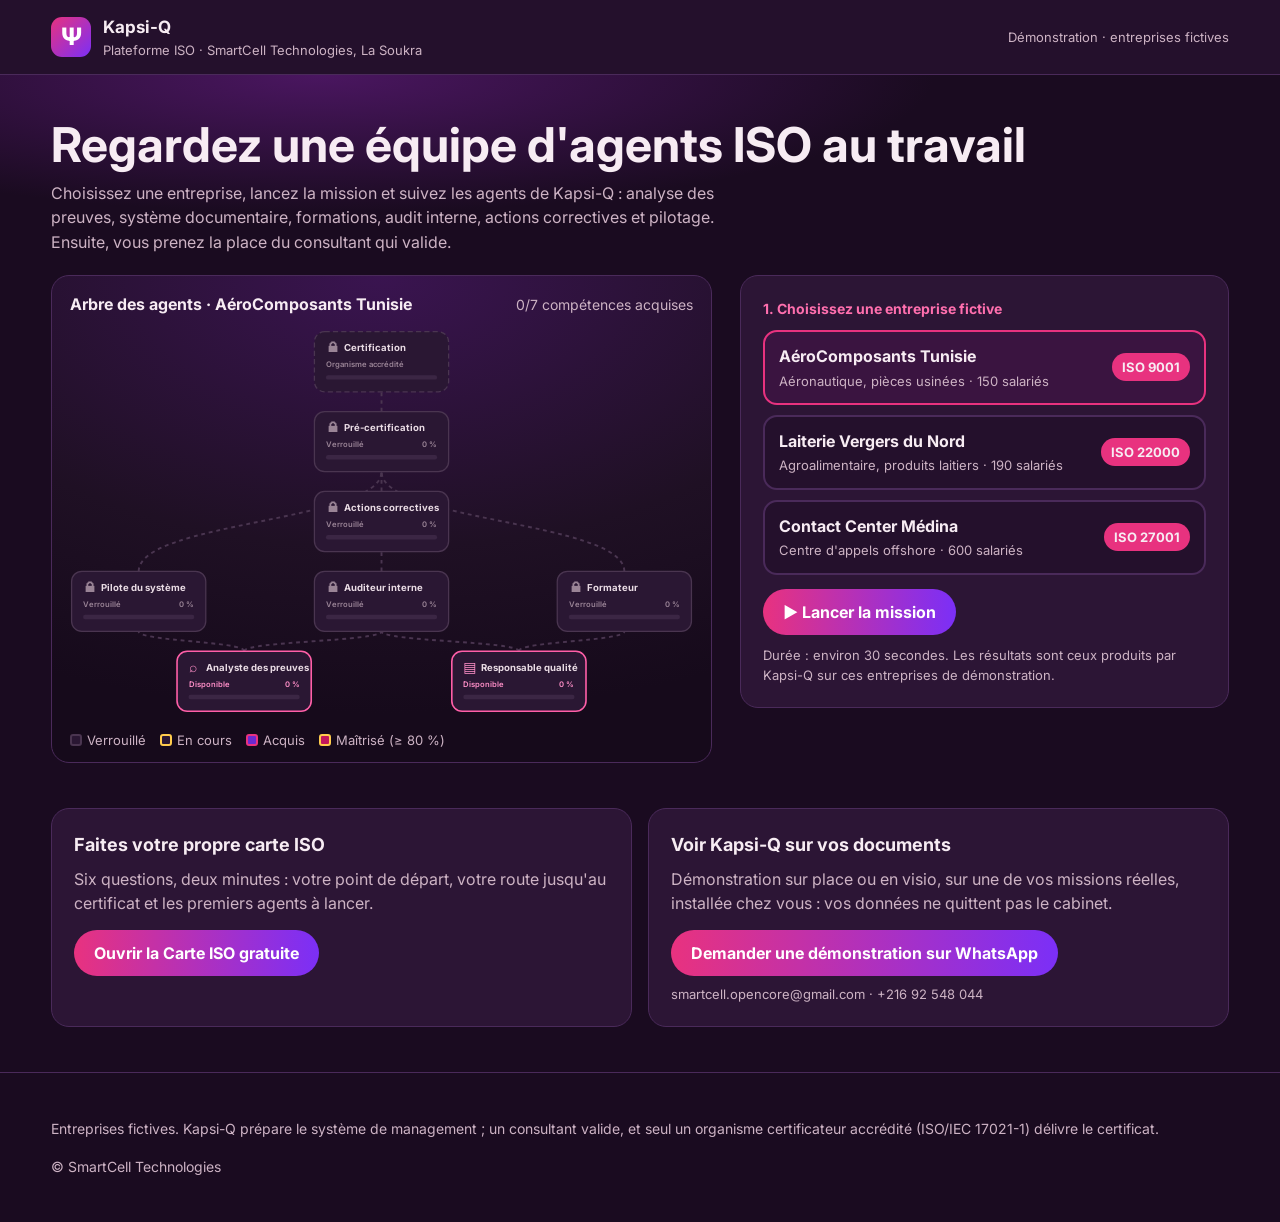
==== index.html @ bc6e06da "Pages marketing Kapsi-Q : démo et Carte ISO gratuite Co-Authored-By: Claude Opus 5.5 <noreply@anthro" ====
<!DOCTYPE html>
<html lang="fr">
<head>
<meta charset="utf-8">
<meta name="viewport" content="width=device-width, initial-scale=1">
<title>Kapsi-Q en action</title>
<link rel="preconnect" href="https://fonts.googleapis.com"><link rel="preconnect" href="https://fonts.gstatic.com" crossorigin>
<link href="https://fonts.googleapis.com/css2?family=Inter:wght@400;500;600;700;800&family=JetBrains+Mono:wght@400;600&display=swap" rel="stylesheet">
<style>
/* VOICE: product demo, calm and precise; every figure is the platform's own output on a fictive company.
   IDEA: a skill tree of agents lighting up while a mission runs, like watching a team at work.
   PICTURE: the agent tree, nodes go locked → running → acquired, with a live journal and a shelf of documents.
   COLOUR and TYPE: Kapsi-Q brand: deep plum ground, pink lead, violet support, gold for running and mastered; Inter + JetBrains Mono for the journal.
   LAYOUT: title, then one stage: tree left, mission panel right; consultant step and call to action below. */
:root{color-scheme:dark;--bg:#1a0b20;--bg2:#24102c;--card:#2c1535;--line:#4a2a5a;--ink:#f7ecf3;--mute:#cdb3c4;--pink:#e8327f;--pink2:#ff6fae;--vio:#7b2ff7;--gold:#ffcc4d;--ok:#4fd18b}
:root[data-theme=light],:root[data-theme=dark]{color-scheme:dark}
*{box-sizing:border-box;min-width:0}
body{margin:0;background:var(--bg);color:var(--ink);font:16px/1.55 Inter,system-ui,sans-serif;overflow-x:clip}
a{color:var(--pink2)}
.top{display:flex;align-items:center;gap:12px;padding:14px max(4vw,16px);border-bottom:1px solid var(--line);background:var(--bg2)}
.logo{width:40px;height:40px;border-radius:11px;display:grid;place-items:center;background:linear-gradient(135deg,var(--pink),var(--vio));font:800 24px/1 Inter;color:#fff;flex:none}
.top b{font-size:17px}.top small{display:block;color:var(--mute);font-size:13px}
.top .sp{flex:1}
.band{padding:clamp(20px,3.5vw,48px) max(4vw,16px)}
.hero{background:radial-gradient(80% 120% at 25% 0%,#4a1660 0%,var(--bg) 60%);padding-bottom:12px}
.in{max-width:1280px;margin:0 auto}
h1{font-size:clamp(32px,4.4vw,48px);line-height:1.05;margin:0 0 10px;text-wrap:balance}
.lede{color:var(--mute);max-width:68ch;margin:0}
.stage{display:grid;grid-template-columns:minmax(0,1.15fr) minmax(0,.85fr);gap:clamp(16px,2.4vw,28px);align-items:start}
.panel{background:var(--card);border:1px solid var(--line);border-radius:18px;padding:clamp(16px,2.2vw,22px)}
.treebox{background:radial-gradient(120% 90% at 50% 0%,#3a1450 0%,#1f1024 62%,#160a1b 100%);border:1px solid var(--line);border-radius:18px;padding:12px 10px 8px}
.treehead{display:flex;gap:12px;align-items:center;padding:4px 8px 0;flex-wrap:wrap}
.treehead .t{flex:1;font-weight:700}.treehead .s{color:var(--mute);font-size:14px}
.tw{overflow-x:auto}.tree{display:block;width:100%;min-width:600px;height:auto}
.edge{fill:none;stroke:#4a3550;stroke-width:3;stroke-dasharray:6 6}.edge.lit{stroke:#ff5fa8;stroke-dasharray:none;filter:drop-shadow(0 0 4px #ff5fa8)}
.nb{fill:#2a1733;stroke:#4a3550;stroke-width:2}.ni{font-size:22px;fill:#9a8496}.nn{font:700 15px Inter,sans-serif;fill:#e9dbe4}.ns{font:600 12px Inter,sans-serif;fill:#9a8496}
.pb{fill:#3b2644}.pf{fill:#9a8496}
.s-disponible .nb{stroke:#ff5fa8;stroke-width:2.5}.s-disponible .ns,.s-disponible .ni{fill:#ff8fc8}
.s-encours .nb{stroke:var(--gold);stroke-width:3.5;fill:#3a2030}.s-encours .ns,.s-encours .ni{fill:var(--gold)}.s-encours .nn{fill:#fff}
.s-acquis .nb{fill:#6a2ad0;stroke:#e8327f;stroke-width:2.5}.s-acquis text{fill:#fff}.s-acquis .pf{fill:var(--gold)}.s-acquis .pb{fill:rgba(255,255,255,.25)}
.s-maitrise .nb{fill:#c2185b;stroke:var(--gold);stroke-width:3;filter:drop-shadow(0 0 8px rgba(255,204,77,.45))}.s-maitrise text{fill:#fff}.s-maitrise .pf{fill:var(--gold)}.s-maitrise .pb{fill:rgba(255,255,255,.25)}
.human .nb{stroke-dasharray:8 5}
@media(prefers-reduced-motion:no-preference){.s-encours .nb{animation:pulse 1s ease-in-out infinite}.s-disponible .nb{animation:pulse 1.8s ease-in-out infinite}.pf{transition:width .5s}.chip{animation:pop .35s ease-out}}
@keyframes pulse{50%{stroke-opacity:.35}}@keyframes pop{from{opacity:0;transform:translateY(6px)}}
.legend{display:flex;flex-wrap:wrap;gap:6px 14px;color:var(--mute);font-size:13px;padding:4px 8px}.legend i{display:inline-block;width:12px;height:12px;border-radius:3px;margin-right:5px;vertical-align:-1px;border:2px solid #4a3550;background:#2a1733}
.legend .a{border-color:var(--gold)}.legend .b{background:#6a2ad0;border-color:#e8327f}.legend .c{background:#c2185b;border-color:var(--gold)}
.step{color:var(--pink2);font-weight:700;font-size:14px}
.cos{display:grid;gap:10px;margin:10px 0 14px}
.co{display:grid;grid-template-columns:minmax(0,1fr) auto;gap:2px 12px;text-align:left;padding:12px 14px;border-radius:14px;border:2px solid var(--line);background:var(--bg2);color:var(--ink);font:inherit;cursor:pointer;min-height:64px}
.co:hover{border-color:var(--pink)}.co[aria-pressed=true]{border-color:var(--pink);background:#3a1440}
.co b{font-size:16px}.co small{color:var(--mute);font-size:13px}.co .std{grid-row:span 2;align-self:center;padding:4px 10px;border-radius:999px;background:var(--pink);font-weight:700;font-size:13px;white-space:nowrap}
.btn{min-height:46px;padding:0 20px;border-radius:999px;border:0;font:700 16px Inter,sans-serif;cursor:pointer;background:linear-gradient(90deg,var(--pink),var(--vio));color:#fff;display:inline-flex;align-items:center;justify-content:center;gap:8px;text-decoration:none}
.btn.ghost{background:transparent;border:2px solid var(--line);color:var(--ink)}.btn.sm{min-height:36px;padding:0 14px;font-size:14px}
.btn:disabled{opacity:.4;cursor:default}
:focus-visible{outline:3px solid var(--gold);outline-offset:2px}
.kp{display:grid;grid-template-columns:auto minmax(0,1fr);gap:14px;align-items:center}
.ring{width:96px;height:96px}.ring text{font:800 26px Inter;fill:#fff;text-anchor:middle}
.cnt{display:grid;grid-template-columns:repeat(3,minmax(0,1fr));gap:6px}
.cnt div{background:var(--bg2);border-radius:10px;padding:6px 8px}.cnt b{display:block;font-size:20px;line-height:1.2}.cnt span{font-size:12.5px;color:var(--mute)}
.bar{display:flex;gap:8px;flex-wrap:wrap;align-items:center;margin:12px 0 8px}.bar .sp{flex:1}
.spd{display:inline-flex;border:2px solid var(--line);border-radius:999px;overflow:hidden}.spd button{background:none;border:0;color:var(--mute);font:600 14px Inter;min-height:36px;padding:0 12px;cursor:pointer}.spd button[aria-pressed=true]{background:var(--line);color:#fff}
.log{height:230px;overflow:auto;background:#140812;border-radius:12px;padding:10px 12px;font:13px/1.5 "JetBrains Mono",Consolas,monospace;color:#f3dde8;border:1px solid #3a2244}
.log div{padding:1px 0}.log .step{color:#ff8fc8;font-weight:600;margin-top:6px;font-size:13px}.log .ok{color:#8ff0b8}.log .warn{color:#ffd27a}.log .doc{color:#cbb6ff}.log .info{color:#f3dde8}
.shelf h3,.cons h3{font-size:15px;margin:12px 0 6px}
.docs{display:flex;flex-wrap:wrap;gap:6px;max-height:150px;overflow:auto}
.chip{font-size:12.5px;padding:4px 8px;border-radius:8px;background:var(--bg2);border:1px solid var(--line);display:inline-flex;gap:6px;align-items:center}
.chip i{font-style:normal;font-weight:700;font-size:11px;padding:1px 6px;border-radius:6px;background:#b86e00;color:#fff;white-space:nowrap}.chip.v i{background:#1e7a4c}
.cons{display:grid;grid-template-columns:minmax(0,1fr) minmax(0,1fr);gap:clamp(16px,2.4vw,28px);align-items:start}
.tasks{list-style:none;margin:0;padding:0;display:grid;gap:8px}
.tasks li{display:flex;gap:10px;align-items:center;padding:10px 12px;border-radius:12px;background:var(--bg2);border:1px solid var(--line)}
.tasks li span{flex:1}.tasks li.done{border-color:#1e7a4c}.tasks li.done span{color:var(--mute);text-decoration:line-through}
.note{border-left:4px solid var(--gold);padding:10px 14px;background:#2a1a24;border-radius:0 10px 10px 0;font-size:15px;margin:12px 0 0}
.cta{display:grid;grid-template-columns:minmax(0,1fr) minmax(0,1fr);gap:16px}
.cta .panel{display:flex;flex-direction:column;gap:8px}.cta .panel p{margin:0;color:var(--mute)}.cta .panel .btn{align-self:flex-start;margin-top:6px}
.hide{display:none!important}
.small{font-size:13px;color:var(--mute)}
footer{border-top:1px solid var(--line);color:var(--mute);font-size:14px}footer .in{display:flex;gap:16px;justify-content:space-between;flex-wrap:wrap}
@media(max-width:960px){.stage,.cons,.cta{grid-template-columns:minmax(0,1fr)}}
@media(max-width:600px){.cnt{grid-template-columns:repeat(2,minmax(0,1fr))}.ring{width:80px;height:80px}.log{height:200px}}
</style>
</head>
<body>
<header class="top"><div class="logo" aria-hidden="true">Ψ</div><div><b>Kapsi-Q</b><small>Plateforme ISO · SmartCell Technologies, La Soukra</small></div><span class="sp"></span><span class="small">Démonstration · entreprises fictives</span></header>

<section class="band hero"><div class="in">
  <h1>Regardez une équipe d'agents ISO au travail</h1>
  <p class="lede">Choisissez une entreprise, lancez la mission et suivez les agents de Kapsi-Q : analyse des preuves, système documentaire, formations, audit interne, actions correctives et pilotage. Ensuite, vous prenez la place du consultant qui valide.</p>
</div></section>

<section class="band" style="padding-top:8px"><div class="in stage">
  <div class="treebox">
    <div class="treehead"><span class="t" id="tt">Arbre des agents</span><span class="s" id="ts">0/7 compétences acquises</span></div>
    <div class="tw" id="tw"><svg class="tree" id="tree" viewBox="0 -10 1000 640" role="img" aria-label="Arbre des compétences des agents Kapsi-Q"></svg></div>
    <div class="legend"><span><i></i>Verrouillé</span><span><i class="a"></i>En cours</span><span><i class="b"></i>Acquis</span><span><i class="c"></i>Maîtrisé (≥ 80 %)</span></div>
  </div>

  <div class="panel" id="panel">
    <div id="pick">
      <div class="step">1. Choisissez une entreprise fictive</div>
      <div class="cos" id="cos" role="radiogroup" aria-label="Entreprise"></div>
      <button class="btn" id="go">▶ Lancer la mission</button>
      <p class="small" style="margin:10px 0 0">Durée : environ 30 secondes. Les résultats sont ceux produits par Kapsi-Q sur ces entreprises de démonstration.</p>
    </div>
    <div id="run" class="hide">
      <div class="kp"><svg class="ring" viewBox="0 0 100 100" aria-hidden="true"><circle cx="50" cy="50" r="42" fill="none" stroke="#3b2644" stroke-width="10"/><circle id="arc" cx="50" cy="50" r="42" fill="none" stroke="url(#g)" stroke-width="10" stroke-linecap="round" stroke-dasharray="0 264" transform="rotate(-90 50 50)"/><defs><linearGradient id="g"><stop offset="0" stop-color="#e8327f"/><stop offset="1" stop-color="#ffcc4d"/></linearGradient></defs><text x="50" y="59" id="sc">0</text></svg>
        <div><div class="step" id="rname"></div><div style="font-weight:700" id="verdict">Indice de préparation à la certification</div>
          <div class="cnt" style="margin-top:8px"><div><b id="cd">0</b><span>documents</span></div><div><b id="cp">0</b><span>cotations proposées</span></div><div><b id="cn">0</b><span>non-conformités</span></div><div><b id="ca">0</b><span>actions</span></div><div><b id="cf">0</b><span>formations</span></div><div><b id="cc">—</b><span>audit interne</span></div></div></div></div>
      <div class="bar"><span class="spd" role="group" aria-label="Vitesse"><button data-s="1" aria-pressed="true">×1</button><button data-s="2" aria-pressed="false">×2</button><button data-s="4" aria-pressed="false">×4</button></span><span class="sp"></span><button class="btn ghost sm" id="skip">Passer à la fin</button><button class="btn ghost sm" id="again">Changer d'entreprise</button></div>
      <div class="log" id="log" aria-live="polite"></div>
      <div class="shelf"><h3>Documents produits · statut « À valider »</h3><div class="docs" id="docs"></div></div>
    </div>
  </div>
</div></section>

<section class="band hide" id="consult" style="padding-top:0"><div class="in panel cons">
  <div><div class="step">2. À vous : vous êtes le consultant</div><h2 style="margin:4px 0 6px;font-size:24px">Relisez, validez, faites agir l'entreprise</h2>
    <p class="small" style="font-size:15px;margin:0">Les agents ont préparé le travail. C'est la personne compétente qui le rend valable : chaque tâche cochée fait monter l'indice, avec la même formule que dans la plateforme.</p>
    <div class="note" id="cnote"></div></div>
  <div><ul class="tasks" id="tasks"></ul><p class="small" id="tdone" style="margin:10px 0 0"></p></div>
</div></section>

<section class="band" style="padding-top:0"><div class="in cta">
  <div class="panel"><b style="font-size:18px">Faites votre propre carte ISO</b><p>Six questions, deux minutes : votre point de départ, votre route jusqu'au certificat et les premiers agents à lancer.</p><a class="btn" href="carte-iso.html" rel="noopener">Ouvrir la Carte ISO gratuite</a></div>
  <div class="panel"><b style="font-size:18px">Voir Kapsi-Q sur vos documents</b><p>Démonstration sur place ou en visio, sur une de vos missions réelles, installée chez vous : vos données ne quittent pas le cabinet.</p><a class="btn" id="wa" href="https://wa.me/21692548044" target="_blank" rel="noopener">Demander une démonstration sur WhatsApp</a><p class="small">smartcell.opencore@gmail.com · +216 92 548 044</p></div>
</div></section>

<footer class="band"><div class="in"><span>Entreprises fictives. Kapsi-Q prépare le système de management ; un consultant valide, et seul un organisme certificateur accrédité (ISO/IEC 17021-1) délivre le certificat.</span><span>© SmartCell Technologies</span></div></footer>

<script>
{
const SYS = [["PR-SYS-01", "Maîtrise des informations documentées"], ["PR-SYS-02", "Audit interne"], ["PR-SYS-03", "Revue de direction"], ["PR-SYS-04", "Non-conformités et actions correctives"], ["PR-SYS-05", "Compétences, formation et sensibilisation"], ["PR-SYS-06", "Gestion des risques et opportunités"]];
const F = [["F-01", "Sensibilisation au système de management"], ["F-02", "Pilotes de processus : piloter et mesurer"], ["F-03", "Auditeurs internes (ISO 19011)"], ["F-04", "Non-conformités et actions correctives"]];
const CO = {
  aero: { name: "AéroComposants Tunisie", sector: "Aéronautique, pièces usinées", size: 150, std: "ISO 9001",
    files: ["Manuel qualité 2024.docx", "Plan de contrôle pièces.xlsx", "Évaluation fournisseurs 2025.xlsx", "Enquête satisfaction clients.pdf", "Matrice des compétences.xlsx"], nfiles: 38, prop: [9, 12, 8],
    core: ["Politique qualité", "Cartographie des processus", "Registre des risques et opportunités", "Objectifs et indicateurs ISO 9001", "PV de revue de direction ISO 9001", "Plan de transition ISO 9001:2015 → 2026"],
    procs: [...SYS, ["PR-QUA-01", "Revue des exigences clients"], ["PR-QUA-02", "Achats et évaluation des fournisseurs"], ["PR-QUA-03", "Maîtrise de la production et de la prestation"], ["PR-QUA-04", "Satisfaction client et réclamations"]],
    tr: [...F, ["F-05", "Culture qualité et comportement éthique (ISO 9001:2026)"]], audit: [69, 0, 9], actions: 9, start: 14, run: 48, final: 83,
    focus: "Pour ISO 9001, l'auditeur regardera d'abord la satisfaction des clients, la maîtrise des processus et la revue de direction." },
  lait: { name: "Laiterie Vergers du Nord", sector: "Agroalimentaire, produits laitiers", size: 190, std: "ISO 22000",
    files: ["Plan HACCP v3.docx", "Relevés températures chambre froide.xlsx", "Plan de nettoyage.docx", "Fiches de traçabilité lots.xlsx", "Analyses laboratoire 2025.pdf"], nfiles: 54, prop: [5, 11, 10],
    core: ["Politique sécurité des denrées alimentaires", "Cartographie des processus", "Analyse des dangers (HACCP)", "Objectifs et indicateurs ISO 22000", "PV de revue de direction ISO 22000"],
    procs: [...SYS, ["PR-SYS-07", "Veille et évaluation de la conformité réglementaire"], ["PR-SDA-01", "Analyse des dangers et plan HACCP"], ["PR-SDA-02", "Nettoyage et désinfection"], ["PR-SDA-03", "Traçabilité, retrait et rappel"]],
    tr: [...F, ["F-09", "Bonnes pratiques d'hygiène et HACCP"]], audit: [54, 5, 7], actions: 12, start: 11, run: 38, final: 73,
    focus: "Pour ISO 22000, le plan HACCP et les programmes prérequis sont le cœur de l'audit ; les 5 NC majeures doivent être levées avant tout audit de certification." },
  call: { name: "Contact Center Médina", sector: "Centre d'appels offshore", size: 600, std: "ISO 27001",
    files: ["Charte informatique.pdf", "Inventaire des actifs.xlsx", "Procédure sauvegardes.docx", "Registre des incidents 2025.xlsx", "Contrats sous-traitants IT.pdf"], nfiles: 61, prop: [7, 13, 9],
    core: ["Politique sécurité de l'information", "Cartographie des processus", "Appréciation des risques de sécurité de l'information", "Objectifs et indicateurs ISO 27001", "PV de revue de direction ISO 27001", "Déclaration d'applicabilité ISO 27001"],
    procs: [...SYS, ["PR-SYS-07", "Veille et évaluation de la conformité réglementaire"], ["PR-SI-01", "Gestion des incidents de sécurité de l'information"], ["PR-SI-02", "Contrôle d'accès et gestion des droits"], ["PR-SI-03", "Sauvegarde et restauration"]],
    tr: [...F, ["F-08", "Cybersécurité et hameçonnage"]], audit: [62, 3, 8], actions: 11, start: 12, run: 42, final: 77,
    focus: "Pour ISO 27001, l'auditeur partira de l'appréciation des risques et de la déclaration d'applicabilité des 93 mesures." },
};
const NODES = [["preuves", "Analyste des preuves", "⌕", 0, 285, []], ["qualite", "Responsable qualité", "▤", 0, 715, []], ["pilote", "Pilote du système", "◎", 1, 120, ["preuves"]],
  ["auditeur", "Auditeur interne", "✓", 1, 500, ["preuves", "qualite"]], ["formateur", "Formateur", "☰", 1, 880, ["qualite"]], ["capa", "Actions correctives", "↻", 2, 500, ["auditeur"]],
  ["certification", "Pré-certification", "◇", 3, 500, ["capa", "formateur", "pilote"]], ["organisme", "Certification", "★", 4, 500, ["certification"]]];
const LBL = { verrouille: "Verrouillé", disponible: "Disponible", encours: "En cours…", acquis: "Acquis", maitrise: "Maîtrisé ★", pret: "Organisme accrédité" };
const $ = (q) => document.querySelector(q), $$ = (q) => [...document.querySelectorAll(q)];
const esc = (t) => String(t).replace(/[&<>"']/g, (c) => ({ "&": "&amp;", "<": "&lt;", ">": "&gt;", '"': "&quot;", "'": "&#39;" }[c]));
let sel = "aero", st = {}, pr = {}, speed = 1, timer = null, ev = [], pos = 0, score = 0, cnt = {};

function resetTree() { NODES.forEach(([k]) => { st[k] = "verrouille"; pr[k] = 0; }); st.preuves = st.qualite = "disponible"; }
function drawTree() {
  const Y = (l) => 560 - l * 125, W = 210, H = 94, by = Object.fromEntries(NODES.map((n) => [n[0], n])), on = (k) => st[k] === "acquis" || st[k] === "maitrise";
  let h = "";
  NODES.forEach(([k, , , l, x, req]) => req.forEach((r) => { const a = by[r], x1 = a[4], y1 = Y(a[3]) - H / 2, y2 = Y(l) + H / 2, my = (y1 + y2) / 2;
    h += `<path class="edge ${on(r) ? "lit" : ""}" d="M${x1},${y1} C${x1},${my} ${x},${my} ${x},${y2}"/>`; }));
  NODES.forEach(([k, name, ic, l, x]) => { const s = st[k], px = x - W / 2, py = Y(l) - H / 2, p = Math.round(pr[k]);
    h += `<g class="s-${s} ${k === "organisme" ? "human" : ""}"><rect class="nb" x="${px}" y="${py}" width="${W}" height="${H}" rx="16"/>
      <text class="ni" x="${px + 18}" y="${py + 32}">${s === "verrouille" ? "🔒︎" : ic}</text><text class="nn" x="${px + 46}" y="${py + 31}">${esc(name)}</text>
      <text class="ns" x="${px + 18}" y="${py + 56}">${k === "organisme" && s === "verrouille" ? "Organisme accrédité" : LBL[s]}</text><text class="ns" x="${px + W - 18}" y="${py + 56}" text-anchor="end">${k === "organisme" ? "" : p + " %"}</text>
      <rect class="pb" x="${px + 18}" y="${py + 68}" width="${W - 36}" height="7" rx="3.5"/><rect class="pf" x="${px + 18}" y="${py + 68}" width="${(W - 36) * p / 100}" height="7" rx="3.5"/></g>`; });
  $("#tree").innerHTML = h;
  const n = NODES.filter(([k]) => k !== "organisme" && on(k)).length;
  $("#ts").textContent = `${n}/7 compétences acquises`;
}
function setScore(v) { score = v; $("#sc").textContent = Math.round(v); $("#arc").setAttribute("stroke-dasharray", `${2.64 * v} 264`);
  $("#verdict").textContent = v >= 85 ? "Prêt à demander l'audit de certification" : v >= 60 ? "Audit à blanc recommandé avant la certification" : "Mise en place à poursuivre"; }
function count(k, v) { cnt[k] = v; $("#" + k).textContent = v; }

function plan(c) {
  const E = [], step = (a, t) => E.push({ t: "step", m: `— ${t} —`, start: a }), L = (k, m, f) => E.push({ t: k, m, f }), D = (title, f) => E.push({ t: "doc", m: `Document produit : ${title}`, doc: title, f });
  const end = (a, p, s) => E.push({ end: a, p, s });
  E.push({ t: "step", m: `Agent Chef de mission démarré · ${c.name} · ${c.std}` });
  step("preuves", "Analyste des preuves"); L("info", "Lecture du dossier client synchronisé avec Google Drive…"); L("info", `${c.nfiles} fichiers lus : ${c.files.slice(0, 3).join(", ")}…`);
  L("info", `Exigences : ${c.prop[0]} avec preuves solides, ${c.prop[1]} partielles, ${c.prop[2]} sans preuve.`, () => count("cp", c.prop[0] + c.prop[1] + c.prop[2]));
  D(`Cartographie des preuves ${c.std}`); end("preuves", 100, c.start + 8);
  step("qualite", "Responsable qualité"); L("info", `Construction du système documentaire ${c.std}.`); c.core.forEach((d) => D(d)); L("info", `Rédaction de ${c.procs.length} procédures.`);
  c.procs.forEach(([k, t]) => D(`${k} · ${t}`)); L("ok", "Feuille de route mise à jour. Documents au statut « À valider »."); end("qualite", 0, c.start + 18);
  step("formateur", "Formateur"); c.tr.forEach(([k, t]) => D(`${k} · ${t}`)); D(`Plan de formation ${c.std}`); L("ok", `${c.tr.length} formations planifiées.`, () => count("cf", c.tr.length)); end("formateur", 0, c.start + 21);
  step("auditeur", "Auditeur interne"); D(`Programme d'audit interne ${c.std}`); L("info", `Audit interne proposé : conformité ${c.audit[0]} %, ${c.audit[1]} NC majeure(s), ${c.audit[2]} NC mineure(s).`, () => { count("cn", c.audit[1] + c.audit[2]); $("#cc").textContent = c.audit[0] + " %"; });
  D("Plan d'audit · audit interne"); D("Rapport d'audit · audit interne"); L("ok", `${c.actions} actions correctives ouvertes. Audit à relire et valider.`, () => count("ca", c.actions)); end("auditeur", c.audit[0], c.start + 28);
  step("capa", "Actions correctives"); L("info", "Analyse des causes (méthode des 5 pourquoi), responsables et échéances."); D(`Plan d'actions correctives ${c.std}`); L("ok", `${c.actions} actions analysées.`); end("capa", 0, c.run - 4);
  step("pilote", "Pilote du système"); D(`Tableau de pilotage ${c.std}`); L("ok", `Indice de préparation : ${c.run}/100.`); L("warn", "0 % des documents validés : relecture du consultant attendue."); L("warn", "Plan de formation réalisé à 0 %."); end("pilote", c.run, c.run);
  E.push({ t: "ok", m: "Mission terminée. Les documents et l'audit interne attendent la validation du consultant.", fin: true });
  return E;
}
function apply(e, fast) {
  if (e.start) { st[e.start] = "encours"; }
  if (e.end) { st[e.end] = e.p >= 80 ? "maitrise" : "acquis"; pr[e.end] = e.p; setScore(e.s); unlock(); }
  if (e.m) { const d = document.createElement("div"); d.className = e.t; d.textContent = e.m; $("#log").append(d); if (!fast) $("#log").scrollTop = 1e6; }
  if (e.doc) { count("cd", cnt.cd + 1); const s = document.createElement("span"); s.className = "chip"; s.innerHTML = `${esc(e.doc)} <i>À valider</i>`; $("#docs").append(s); }
  if (e.f) e.f();
  if (e.fin) finish();
  if (!fast) drawTree();
}
function unlock() { NODES.forEach(([k, , , , , req]) => { if (st[k] === "verrouille" && k !== "organisme" && req.every((r) => st[r] === "acquis" || st[r] === "maitrise")) st[k] = "disponible"; }); }
function tick() {
  if (pos >= ev.length) return;
  const e = ev[pos++]; apply(e, false);
  const d = (e.t === "doc" ? 260 : e.t === "step" ? 900 : 650) / speed;
  timer = setTimeout(tick, d);
}
function start() {
  clearTimeout(timer); resetTree(); const c = CO[sel];
  ["cd", "cp", "cn", "ca", "cf"].forEach((k) => count(k, 0)); $("#cc").textContent = "—"; $("#log").innerHTML = ""; $("#docs").innerHTML = "";
  $("#rname").textContent = `${c.name} · ${c.std}`; $("#tt").textContent = `Arbre des agents · ${c.name}`; setScore(c.start);
  $("#pick").classList.add("hide"); $("#run").classList.remove("hide"); $("#consult").classList.add("hide"); $("#skip").disabled = false;
  ev = plan(c); pos = 0; drawTree(); timer = setTimeout(tick, 400 / speed);
}
function skip() { clearTimeout(timer); while (pos < ev.length) apply(ev[pos++], true); drawTree(); $("#log").scrollTop = 1e6; }

function finish() {
  $("#skip").disabled = true; st.certification = "disponible"; drawTree();
  const c = CO[sel], gain = c.final - c.run;
  const T = [["Relire et valider les documents du système", 0.4, () => { $$(".chip").forEach((d) => { d.classList.add("v"); d.querySelector("i").textContent = "Validé"; }); st.qualite = "maitrise"; pr.qualite = 100; }],
    ["Réaliser les formations planifiées avec l'entreprise", 0.2, () => { st.formateur = "maitrise"; pr.formateur = 100; }],
    ["Valider l'audit interne et lever les actions correctives", 0.4, () => { st.capa = "maitrise"; pr.capa = 100; }]];
  const done = new Set();
  $("#cnote").textContent = c.focus;
  const draw = () => {
    $("#tasks").innerHTML = T.map(([t], k) => `<li class="${done.has(k) ? "done" : ""}"><span>${esc(t)}</span>${done.has(k) ? "<b style='color:var(--ok)'>Fait</b>" : `<button class="btn sm" data-t="${k}">Valider</button>`}</li>`).join("");
    $$("[data-t]").forEach((b) => b.addEventListener("click", () => { const k = +b.dataset.t; done.add(k); T[k][2]();
      const v = c.run + Math.round(gain * [...done].reduce((a, i) => a + T[i][1], 0)); setScore(v); pr.pilote = v; if (v >= 80) st.pilote = "maitrise"; drawTree(); draw(); }));
    $("#tdone").textContent = done.size === T.length ? `Indice final : ${c.final}/100. Prochaine étape : l'agent Pré-certification simule l'audit, puis l'entreprise s'adresse à un organisme accrédité. Le seuil conseillé de 85/100 n'est pas encore atteint : il reste du travail de terrain.` : "Chaque validation est un vrai travail du consultant : dans la plateforme, rien n'est validé automatiquement.";
  };
  draw(); $("#consult").classList.remove("hide");
  $("#wa").href = "https://wa.me/21692548044?text=" + encodeURIComponent(`Bonjour SmartCell, j'ai vu la démo Kapsi-Q (${c.name}, ${c.std}). Je souhaite une démonstration sur mes propres missions.`);
}

$("#cos").innerHTML = Object.entries(CO).map(([k, c]) => `<button class="co" role="radio" aria-pressed="${k === sel}" aria-checked="${k === sel}" data-c="${k}"><b>${esc(c.name)}</b><span class="std">${esc(c.std)}</span><small>${esc(c.sector)} · ${c.size} salariés</small></button>`).join("");
$$(".co").forEach((b) => b.addEventListener("click", () => { sel = b.dataset.c; $$(".co").forEach((x) => { x.setAttribute("aria-pressed", x === b); x.setAttribute("aria-checked", x === b); }); $("#tt").textContent = `Arbre des agents · ${CO[sel].name}`; }));
$("#go").addEventListener("click", start);
$("#skip").addEventListener("click", skip);
$("#again").addEventListener("click", () => { clearTimeout(timer); resetTree(); drawTree(); $("#run").classList.add("hide"); $("#pick").classList.remove("hide"); $("#consult").classList.add("hide"); });
$$(".spd button").forEach((b) => b.addEventListener("click", () => { speed = +b.dataset.s; $$(".spd button").forEach((x) => x.setAttribute("aria-pressed", x === b)); }));
resetTree(); drawTree(); $("#tt").textContent = `Arbre des agents · ${CO[sel].name}`;
const tw = $("#tw"); tw.scrollLeft = (tw.scrollWidth - tw.clientWidth) / 2;
}
</script>
</body>
</html>
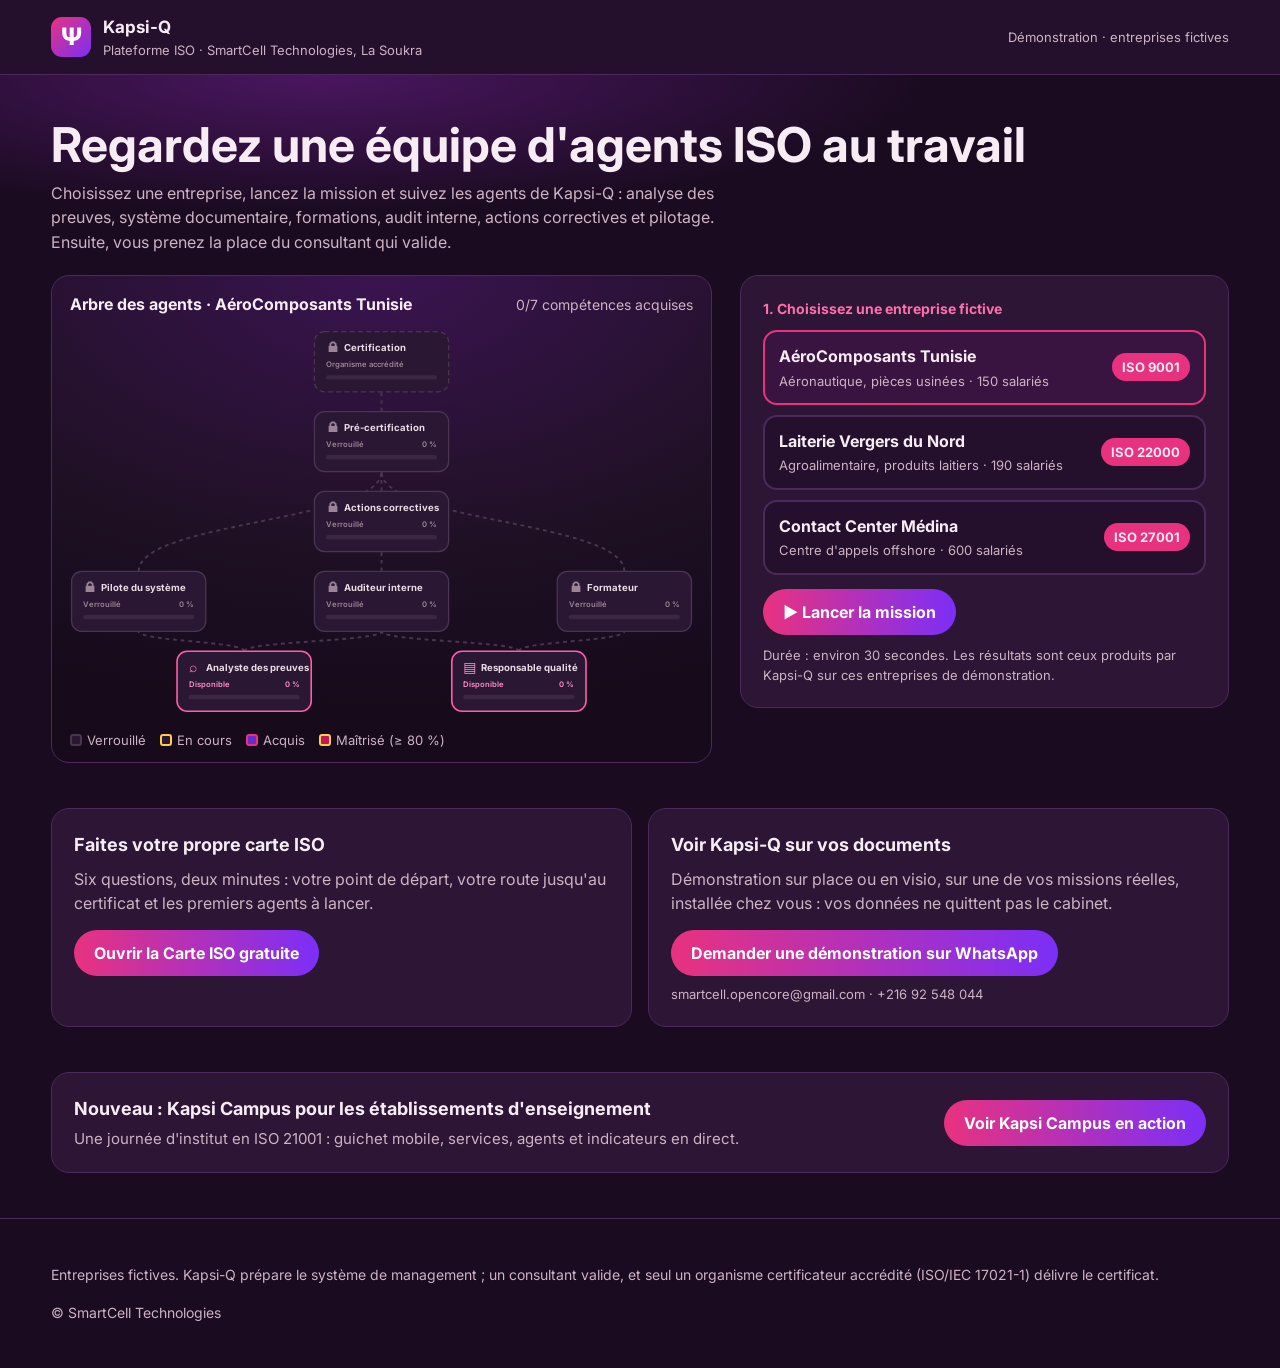
==== commit 08048c5f: "Pages : Kapsi Campus en action Co-Authored-By: Claude Opus 5.5 <noreply@anthropic.com> Claude-Sessio" ====
--- a/index.html
+++ b/index.html
@@ -124,6 +124,8 @@
   <div class="panel"><b style="font-size:18px">Voir Kapsi-Q sur vos documents</b><p>Démonstration sur place ou en visio, sur une de vos missions réelles, installée chez vous : vos données ne quittent pas le cabinet.</p><a class="btn" id="wa" href="https://wa.me/21692548044" target="_blank" rel="noopener">Demander une démonstration sur WhatsApp</a><p class="small">smartcell.opencore@gmail.com · +216 92 548 044</p></div>
 </div></section>
 
+<section class="band" style="padding-top:0"><div class="in panel" style="display:flex;gap:16px;align-items:center;flex-wrap:wrap"><div style="flex:1 1 360px"><b style="font-size:18px">Nouveau : Kapsi Campus pour les établissements d'enseignement</b><p class="small" style="font-size:15px;margin:4px 0 0">Une journée d'institut en ISO 21001 : guichet mobile, services, agents et indicateurs en direct.</p></div><a class="btn" href="campus.html">Voir Kapsi Campus en action</a></div></section>
+
 <footer class="band"><div class="in"><span>Entreprises fictives. Kapsi-Q prépare le système de management ; un consultant valide, et seul un organisme certificateur accrédité (ISO/IEC 17021-1) délivre le certificat.</span><span>© SmartCell Technologies</span></div></footer>
 
 <script>
